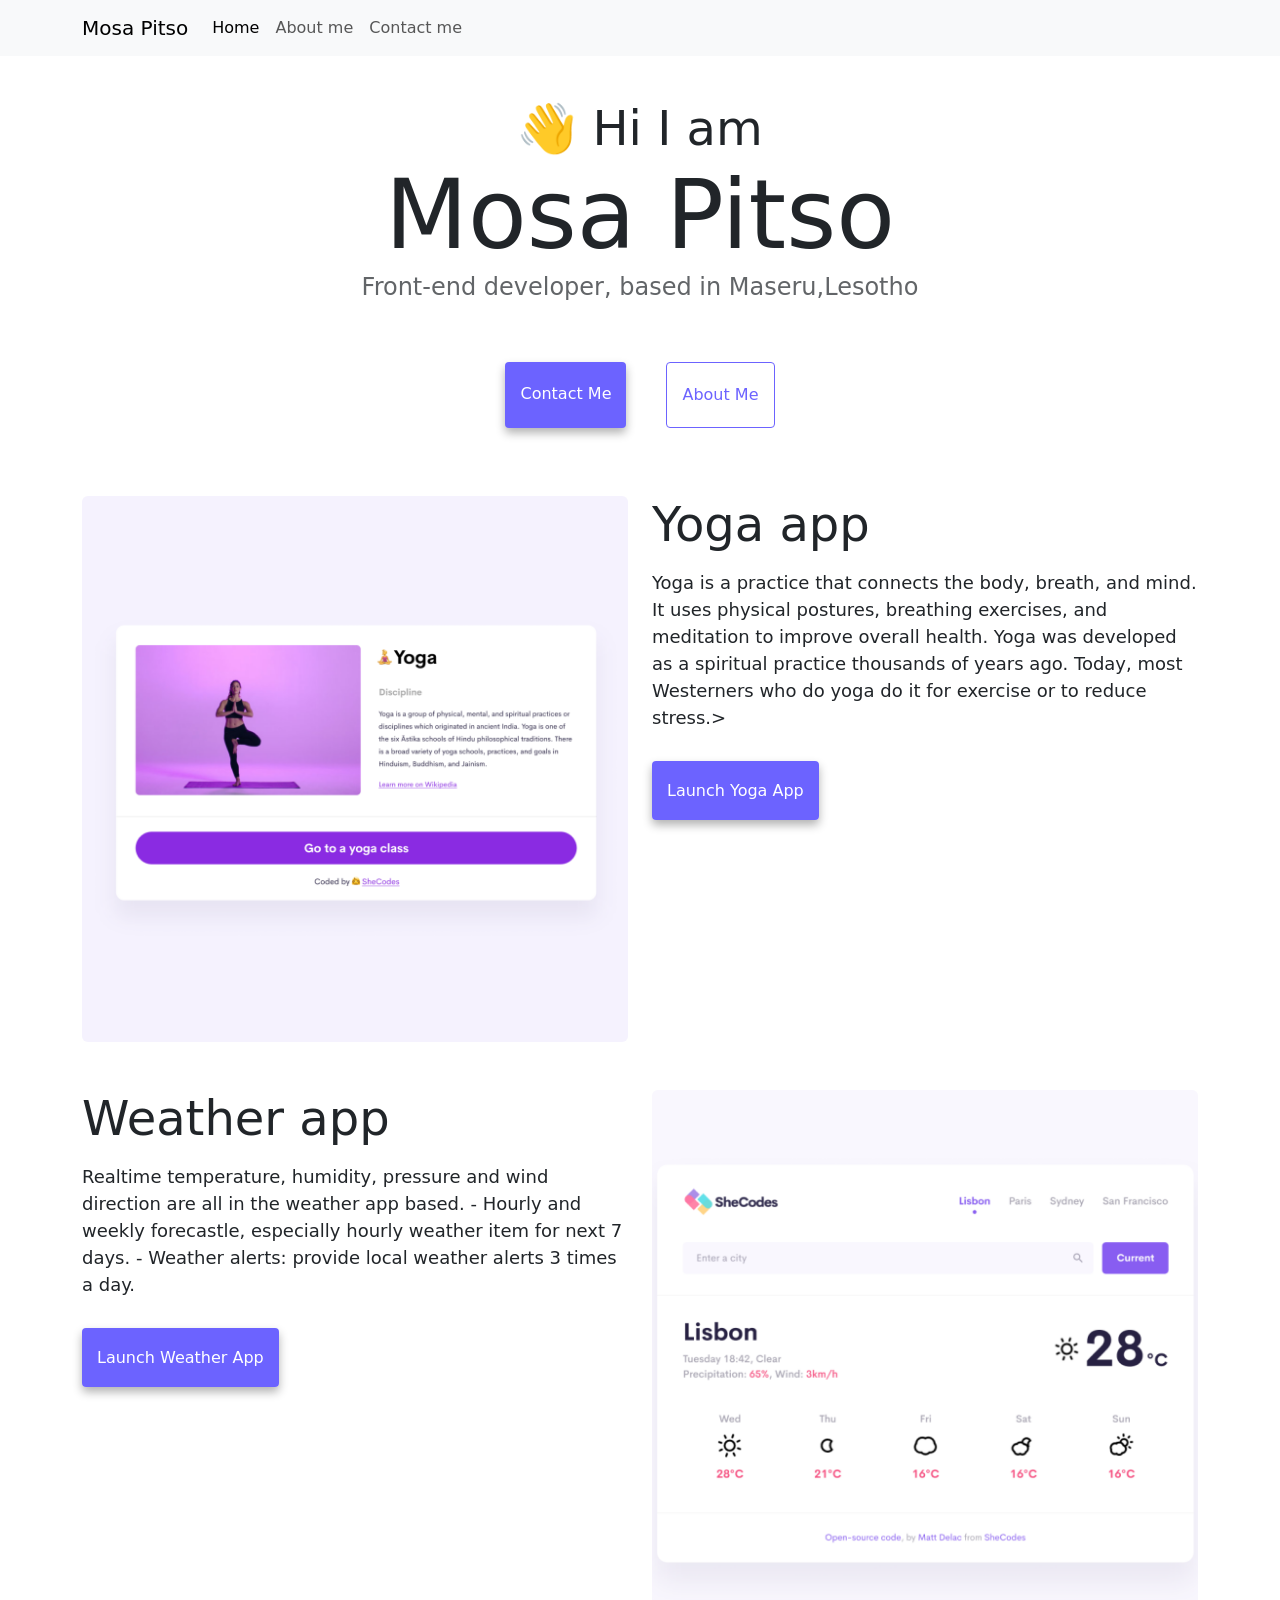
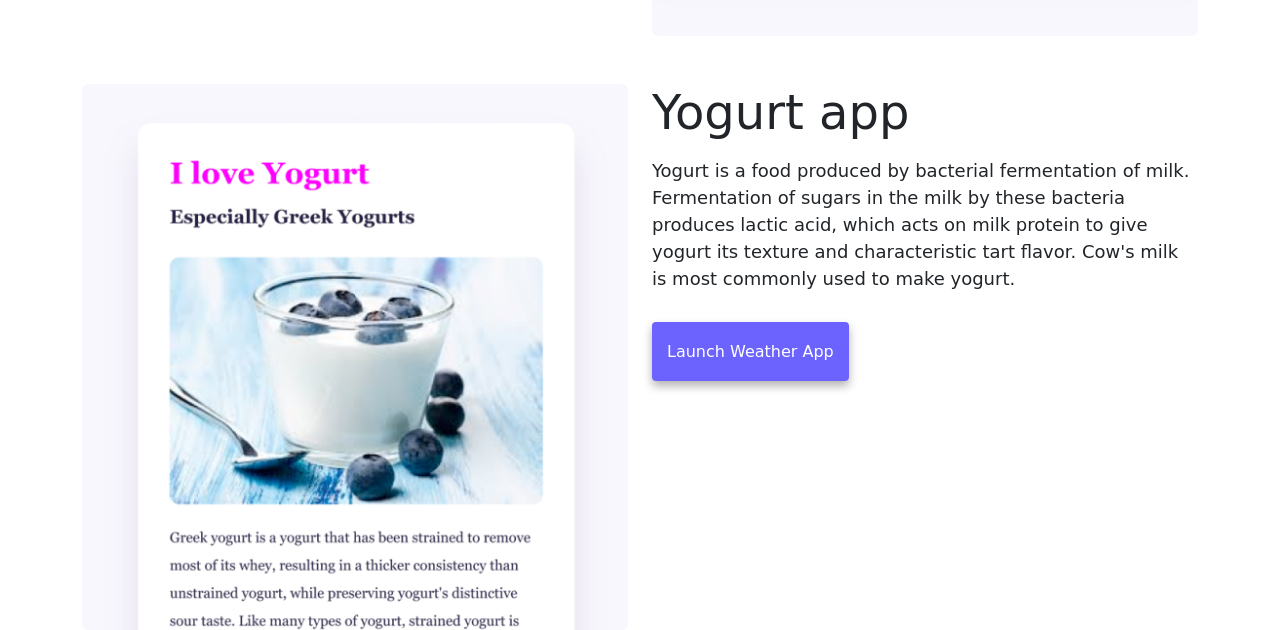
==== index.html @ 7ed58fd3 "Initial commit" ====
<!DOCTYPE html>
<html lang="en">
  <head>
    <meta charset="UTF-8" />
    <meta http-equiv="X-UA-Compatible" content="IE=edge" />
    <meta name="viewport" content="width=device-width, initial-scale=1.0" />
    <title>Mosa Pitso</title>
    <link
      href="https://cdn.jsdelivr.net/npm/bootstrap@5.0.0-beta2/dist/css/bootstrap.min.css"
      rel="stylesheet"
      integrity="sha384-BmbxuPwQa2lc/FVzBcNJ7UAyJxM6wuqIj61tLrc4wSX0szH/Ev+nYRRuWlolflfl"
      crossorigin="anonymous"
    />
    <script
      src="https://cdn.jsdelivr.net/npm/bootstrap@5.0.0-beta2/dist/js/bootstrap.bundle.min.js"
      integrity="sha384-b5kHyXgcpbZJO/tY9Ul7kGkf1S0CWuKcCD38l8YkeH8z8QjE0GmW1gYU5S9FOnJ0"
      crossorigin="anonymous"
    ></script>
    <link rel="stylesheet" href="style.css" />
  </head>
  <body>
    <nav class="navbar navbar-expand-lg navbar-light bg-light fixed-top">
      <div class="container">
        <a class="navbar-brand" href="index.html">Mosa Pitso</a>
        <button
          class="navbar-toggler"
          type="button"
          data-bs-toggle="collapse"
          data-bs-target="#navbarNav"
          aria-controls="navbarNav"
          aria-expanded="false"
          aria-label="Toggle navigation"
        >
          <span class="navbar-toggler-icon"></span>
        </button>
        <div class="collapse navbar-collapse" id="navbarNav">
          <ul class="navbar-nav">
            <li class="nav-item">
              <a class="nav-link active" aria-current="page" href="index.html"
                >Home</a
              >
            </li>
            <li class="nav-item">
              <a class="nav-link" href="about.html">About me</a>
            </li>
            <li class="nav-item">
              <a class="nav-link" href="about.html#contact">Contact me</a>
            </li>
          </ul>
        </div>
      </div>
    </nav>
    <h2 class="text-center">👋 Hi I am</h2>
    <h1 class="text-center">Mosa Pitso</h1>
    <h3 class="text-center">Front-end developer, based in Maseru,Lesotho</h3>
    <div class="navigation-links mb-5">
      <a href="about.html#contact" class="primary-link">Contact me</a>
      <a href="about.html" class="secondary-link">About me</a>
    </div>
    <div class="container">
      <div class="row">
        <div class="col-6">
          <img src="images/yoga.png" class="img-fluid rounded" />
        </div>
        <div class="col-6">
          <h2 class="mb-3">Yoga app</h2>
          <p>
            Yoga is a practice that connects the body, breath, and mind. It uses
            physical postures, breathing exercises, and meditation to improve
            overall health. Yoga was developed as a spiritual practice thousands
            of years ago. Today, most Westerners who do yoga do it for exercise
            or to reduce stress.>
          </p>
          <div class="mt-5">
            <a href="#" class="primary-link">Launch Yoga App</a>
          </div>
        </div>
      </div>
      <div class="row mt-5">
        <div class="col-6">
          <h2 class="mb-3">Weather app</h2>
          <p>
            Realtime temperature, humidity, pressure and wind direction are all
            in the weather app based. - Hourly and weekly forecastle, especially
            hourly weather item for next 7 days. - Weather alerts: provide local
            weather alerts 3 times a day.
          </p>
          <div class="mt-5">
            <a href="#" class="primary-link">Launch Weather App</a>
          </div>
        </div>
        <div class="col-6">
          <img src="images/weather.png" class="img-fluid rounded" />
        </div>
      </div>
      <div class="row mt-5">
        <div class="col-6">
          <img src="images/yogurt.png" class="img-fluid rounded" />
        </div>
        <div class="col-6">
          <h2 class="mb-3">Yogurt app</h2>
          <p>
            Yogurt is a food produced by bacterial fermentation of milk.
            Fermentation of sugars in the milk by these bacteria produces lactic
            acid, which acts on milk protein to give yogurt its texture and
            characteristic tart flavor. Cow's milk is most commonly used to make
            yogurt.
          </p>
          <div class="mt-5">
            <a href="#" class="primary-link">Launch Weather App</a>
          </div>
        </div>
      </div>
    </div>
  </body>
</html>
---- style.css ----
:root {
  --primary-color: #6c63ff;
  --secondary-color: #f5f2fe;
  --box-shadow: 0 5px 10px rgba(0, 0, 0, 0.3);
}

body {
  margin-top: 100px;
}

h1,
h2,
h3 {
  margin: 0;
}

h1 {
  font-size: 96px;
}

h2 {
  font-size: 48px;
}

h3 {
  font-size: 24px;
  opacity: 0.7;
}

p {
  font-size: 18px;
  line-height: 1.5;
}

.navigation-links {
  display: flex;
  margin-top: 40px;
  justify-content: center;
}

.navigation-links a {
  margin: 20px;
}

.primary-link {
  border-radius: 4px;
  padding: 20px 15px;
  text-decoration: none;
  text-transform: capitalize;
  background: var(--primary-color);
  box-shadow: var(--box-shadow);
  color: white;
}

.secondary-link {
  border-radius: 4px;
  padding: 20px 15px;
  text-decoration: none;
  text-transform: capitalize;
  color: var(--primary-color);
  border: 1px solid var(--primary-color);
}

.homepage-link {
  color: var(--primary-color);
  text-align: center;
  display: block;
}

.about-paragraphs {
  margin: 30px 0;
}

.about-paragraphs p {
  margin: 10px;
}

.email-link {
  display: flex;
  justify-content: center;
  color: var(--primary-color);
  font-size: 28px;
  text-decoration: none;
}

.email-link:hover {
  text-decoration: underline;
}
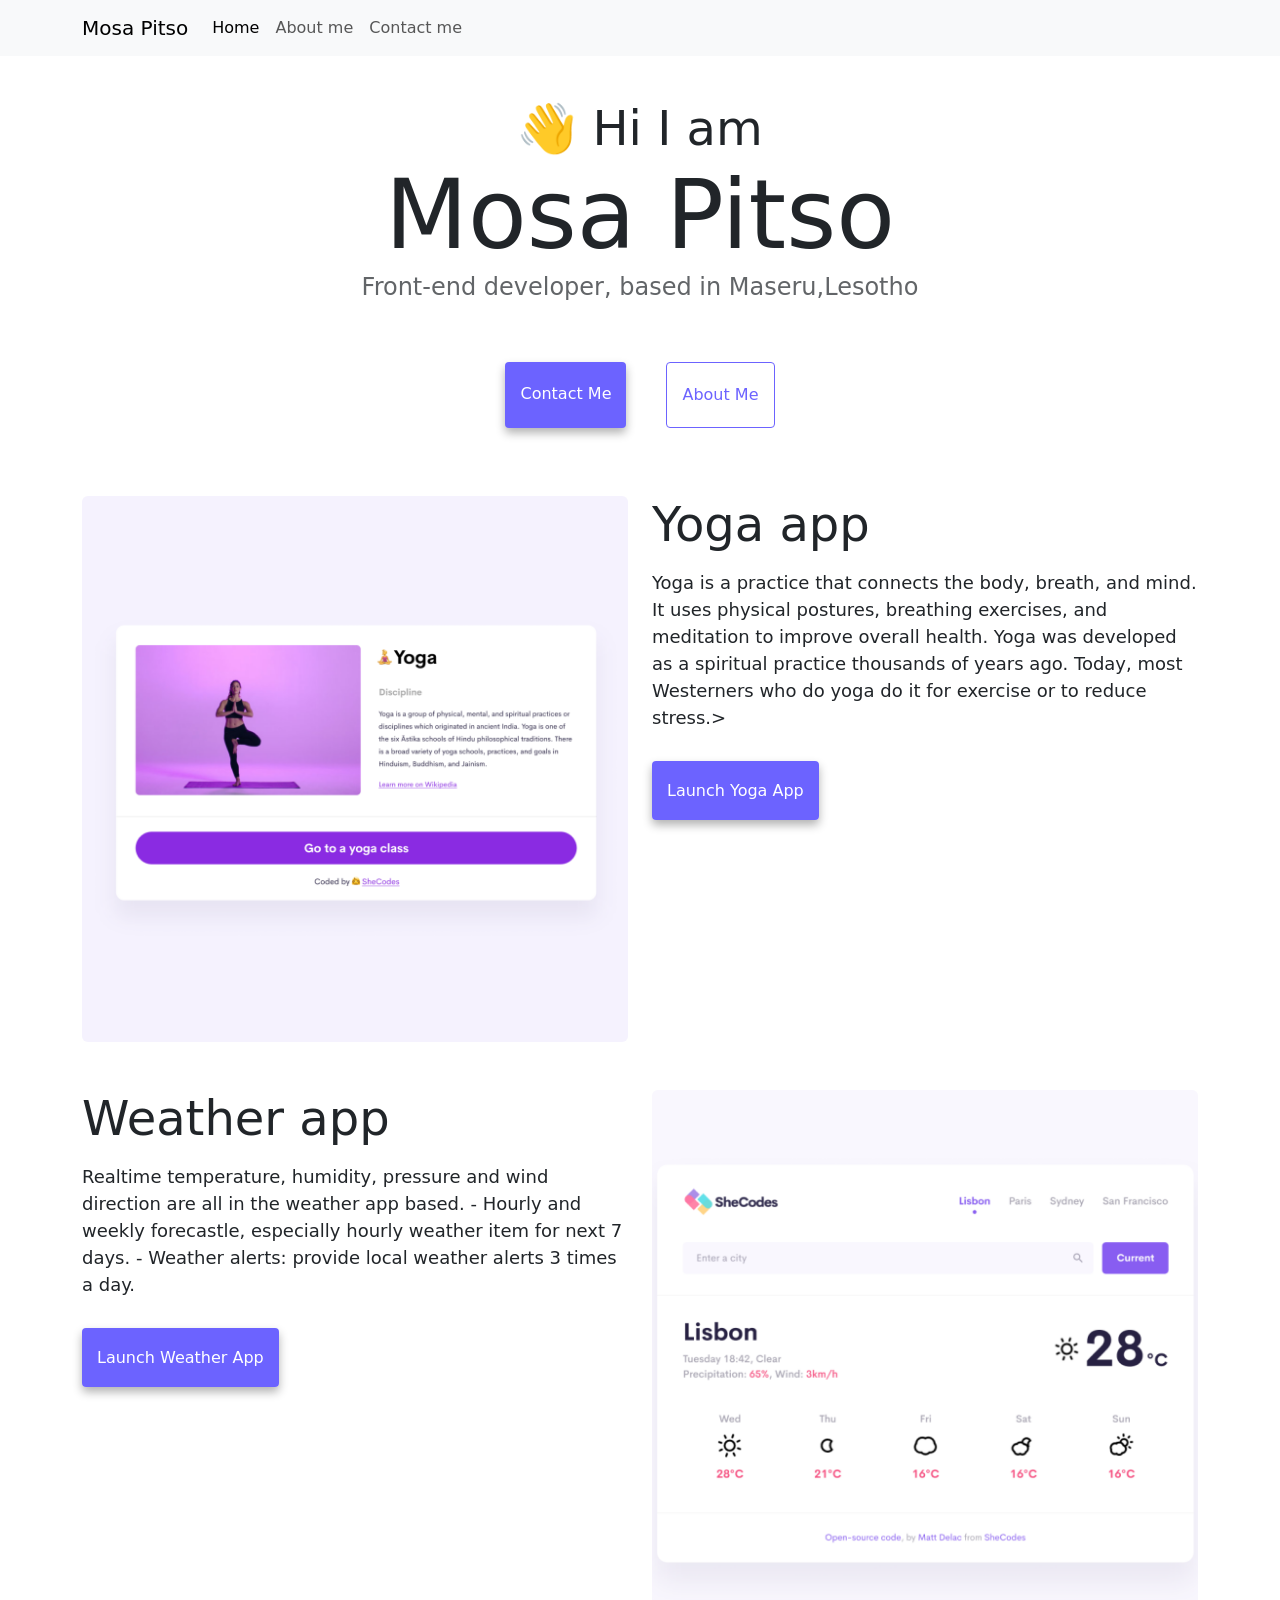
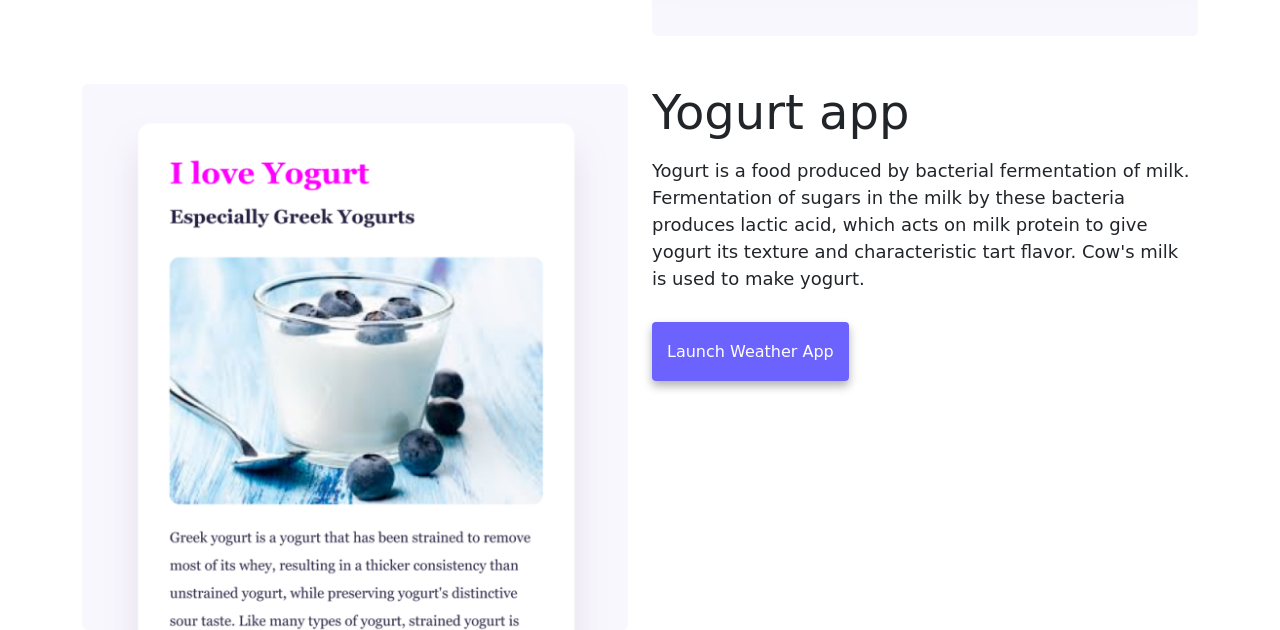
==== commit b13d6a01: "Update index.html" ====
--- a/index.html
+++ b/index.html
@@ -4,7 +4,8 @@
     <meta charset="UTF-8" />
     <meta http-equiv="X-UA-Compatible" content="IE=edge" />
     <meta name="viewport" content="width=device-width, initial-scale=1.0" />
-    <title>Mosa Pitso</title>
+    <meta name"description" content="A web page on some of the projects Mosa worked on during her fellowship with SheCodes" >
+    <title>Some SheCodes projects I worked on as a beginner web developer-Mosa Pitso</title>
     <link
       href="https://cdn.jsdelivr.net/npm/bootstrap@5.0.0-beta2/dist/css/bootstrap.min.css"
       rel="stylesheet"
@@ -60,7 +61,9 @@
     <div class="container">
       <div class="row">
         <div class="col-6">
-          <img src="images/yoga.png" class="img-fluid rounded" />
+          <img src="/images/yoga.png"
+            alt="demonstration of yoga "
+            class="img-fluid rounded d-none d-sm-block" class="img-fluid rounded" />
         </div>
         <div class="col-6">
           <h2 class="mb-3">Yoga app</h2>
@@ -90,12 +93,16 @@
           </div>
         </div>
         <div class="col-6">
-          <img src="images/weather.png" class="img-fluid rounded" />
+          <img src="/images/weather.png"
+            class="img-fluid rounded d-none d-sm-block"
+            alt="Weather view" />
         </div>
       </div>
       <div class="row mt-5">
         <div class="col-6">
-          <img src="images/yogurt.png" class="img-fluid rounded" />
+          <img src="/images/yogurt.png"
+            class="img-fluid rounded d-none d-sm-block"
+            alt="Yogurt pictures"/>
         </div>
         <div class="col-6">
           <h2 class="mb-3">Yogurt app</h2>
@@ -103,7 +110,7 @@
             Yogurt is a food produced by bacterial fermentation of milk.
             Fermentation of sugars in the milk by these bacteria produces lactic
             acid, which acts on milk protein to give yogurt its texture and
-            characteristic tart flavor. Cow's milk is most commonly used to make
+            characteristic tart flavor. Cow's milk is used to make
             yogurt.
           </p>
           <div class="mt-5">
--- a/style.css
+++ b/style.css
@@ -86,3 +86,13 @@
 .email-link:hover {
   text-decoration: underline;
 }
+@ media(max-width: 600px){
+  body{
+    text-align:center;
+  }
+}
+@ media (min-width: 400px){
+  img{
+    display:none;
+  }
+}
